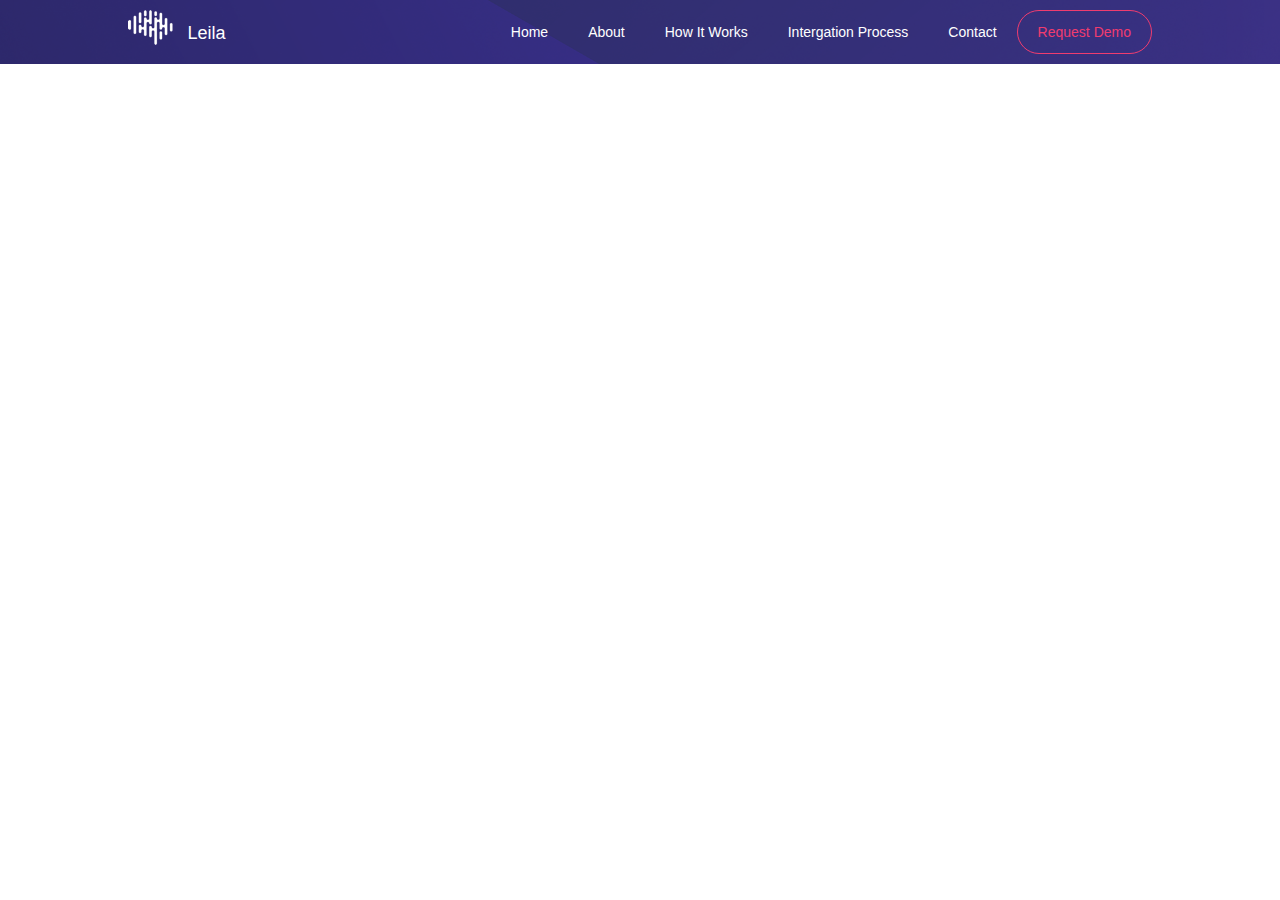
==== MA_0005/index.html @ cb18e5a5 "commit" ====
<!DOCTYPE html>
<html lang="en">
<head>
	<meta charset="UTF-8">
	<meta name="viewport" content="width=device-width, initial-scale=1.0">
	<link rel="stylesheet" href="./css/style.css">
	<link rel="stylesheet" href="./css/adaptive.css">
	<title>Document</title>
</head>
<body>
	<header class="header">
		<div class="header-container">
			<div class="header-logo">
				<img src="./img/favicon.png" alt="leila">
				<p>leila</p>
			</div>
			<div class="header-menu">
				<ul>
					<li><p>home</p></li>
					<li><p>about</p></li>
					<li><p>how it works</p></li>
					<li><p>intergation process</p></li>
					<li><p>contact</p></li>
					<li class="header-menu-button"><p>request demo</p></li>
				</ul>
			</div>
		</div>
	</header>
</body>
</html>
---- MA_0005/css/style.css ----
*{
	margin: 0;
	padding: 0;
	box-sizing: border-box;
	font-family: Arial, Helvetica, sans-serif
}

.header{
	background-image: url(../img/bg.png);
	background-position: center center;
	background-size: cover;
}

.header-container{
	width: 80%;
	margin: auto;
    clear: both;
	display: table;
	padding: 10px 0;
	/* box-sizing: border-box; */
}

.header-logo{
	float: left;
    clear: both;
}

.header img{
	display: inline-block;
	filter: invert(100%);
}
.header p{
	padding: 10% 10px;
	vertical-align: super;
	display: inline-block;
	font-size: 18px;
	text-transform: capitalize;
	color: white;
}

.header-menu{
	float: right;
	/* padding: 10px 0; */
	text-align: center;
	display: table;
}
.header-menu p{
	font-size: 14px;
}

.header-menu ul{
    list-style: none;
}
.header-menu li{
	padding:  0 10px;
	display: table-cell;
	color: white;
	text-transform: capitalize;
}
.header-menu-button{
	border: 1px solid #F03C6F;
	border-radius: 22px;
}
.header-menu-button p{
	padding: 0px 10px;
	color:#F03C6F;
}
/*
    clear: both;
    display: table;
*/
---- MA_0005/css/adaptive.css ----
@media (max-width: 600px){
    .header-container{
        width: 100%;
    }
}

@media (max-width: 414px){
    .header-logo{
        float: none;
        display: block;
    }
    .header-menu{
        float: none;
        display: table;
    }
    .header-menu li{
        display: block;
    }
}
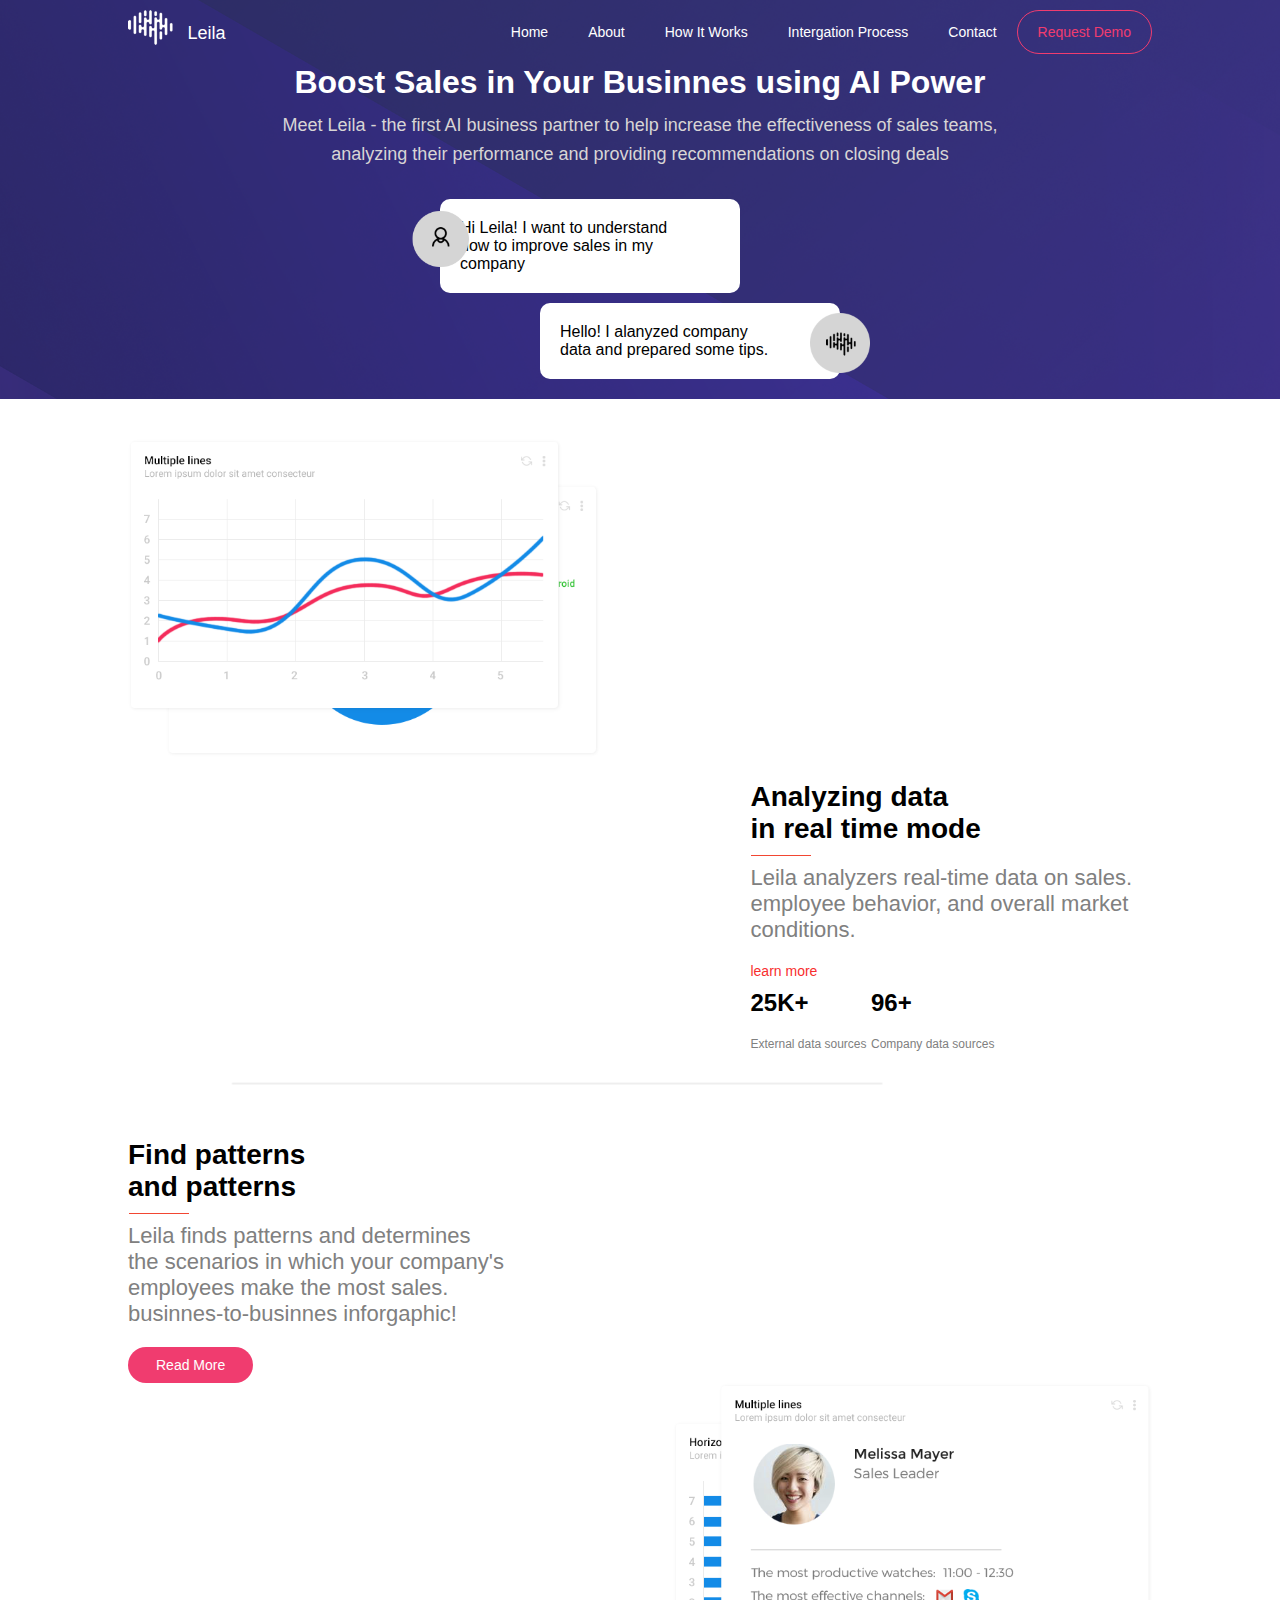
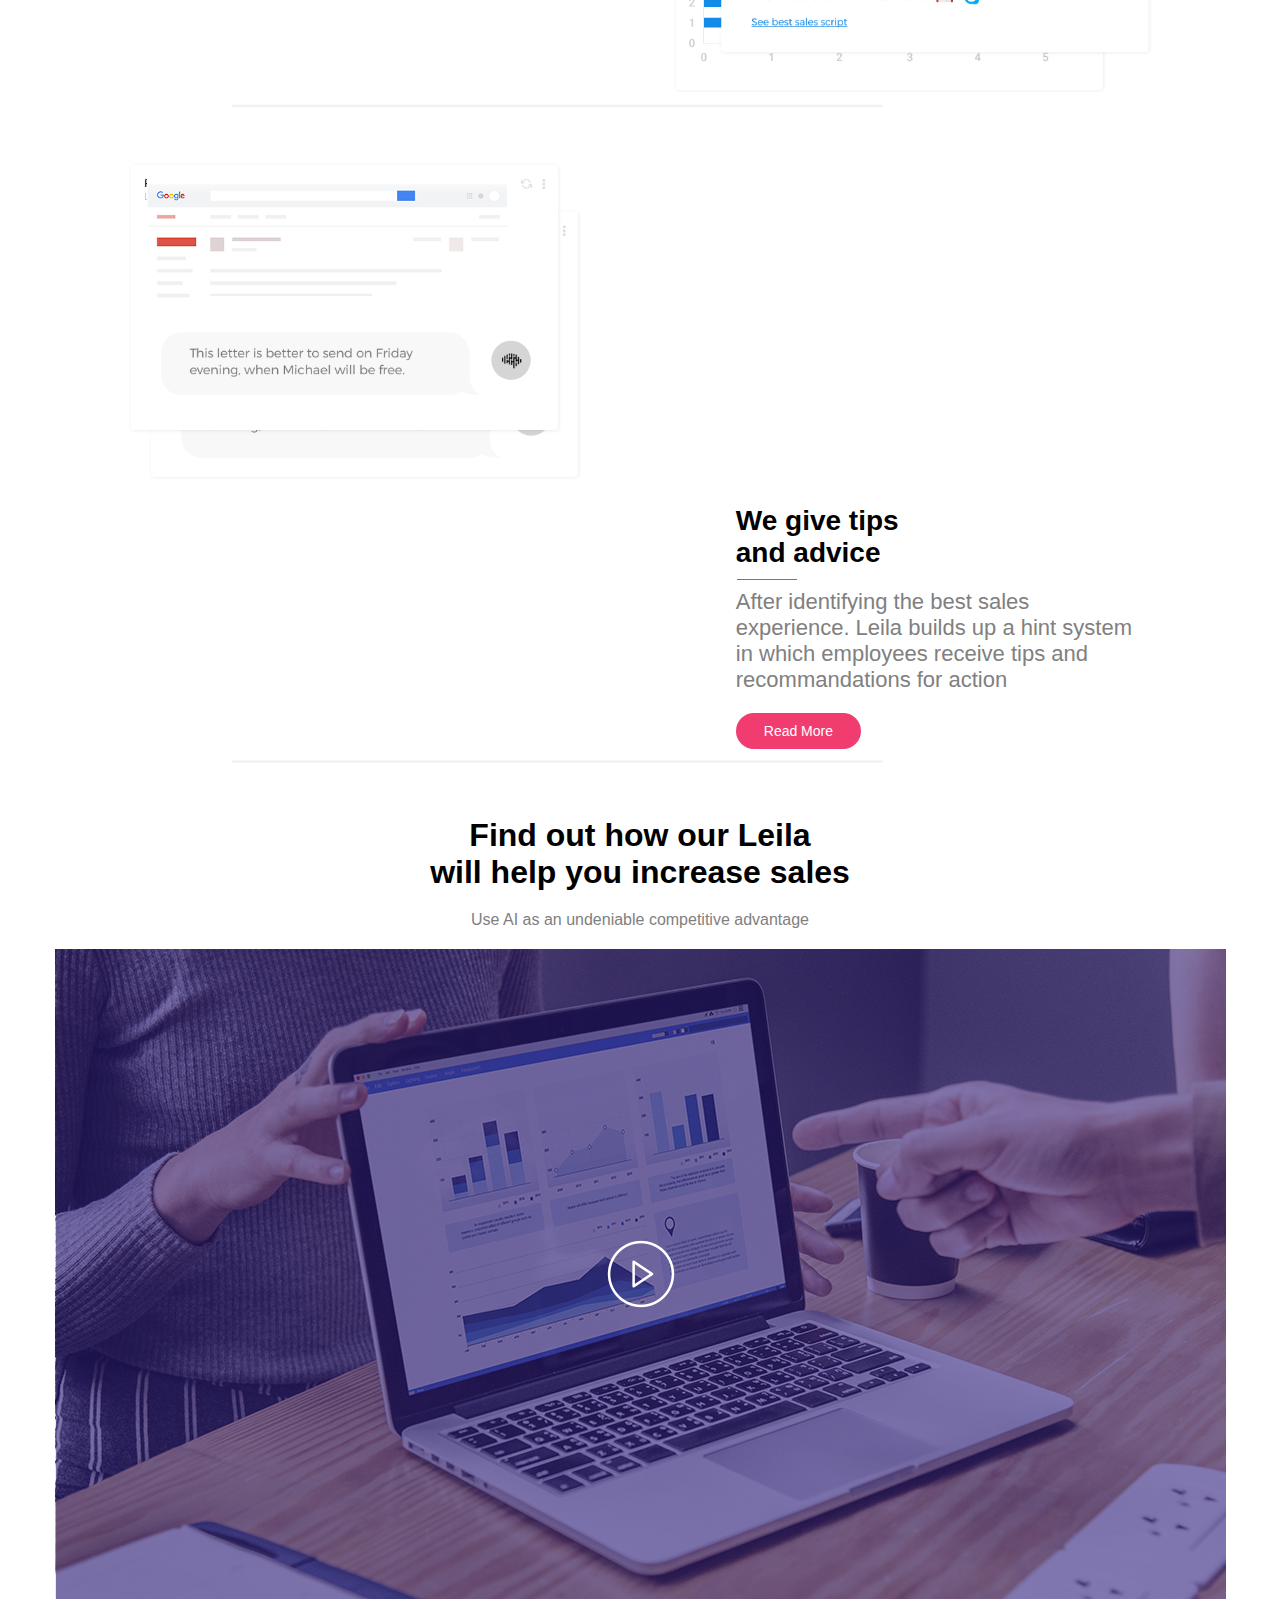
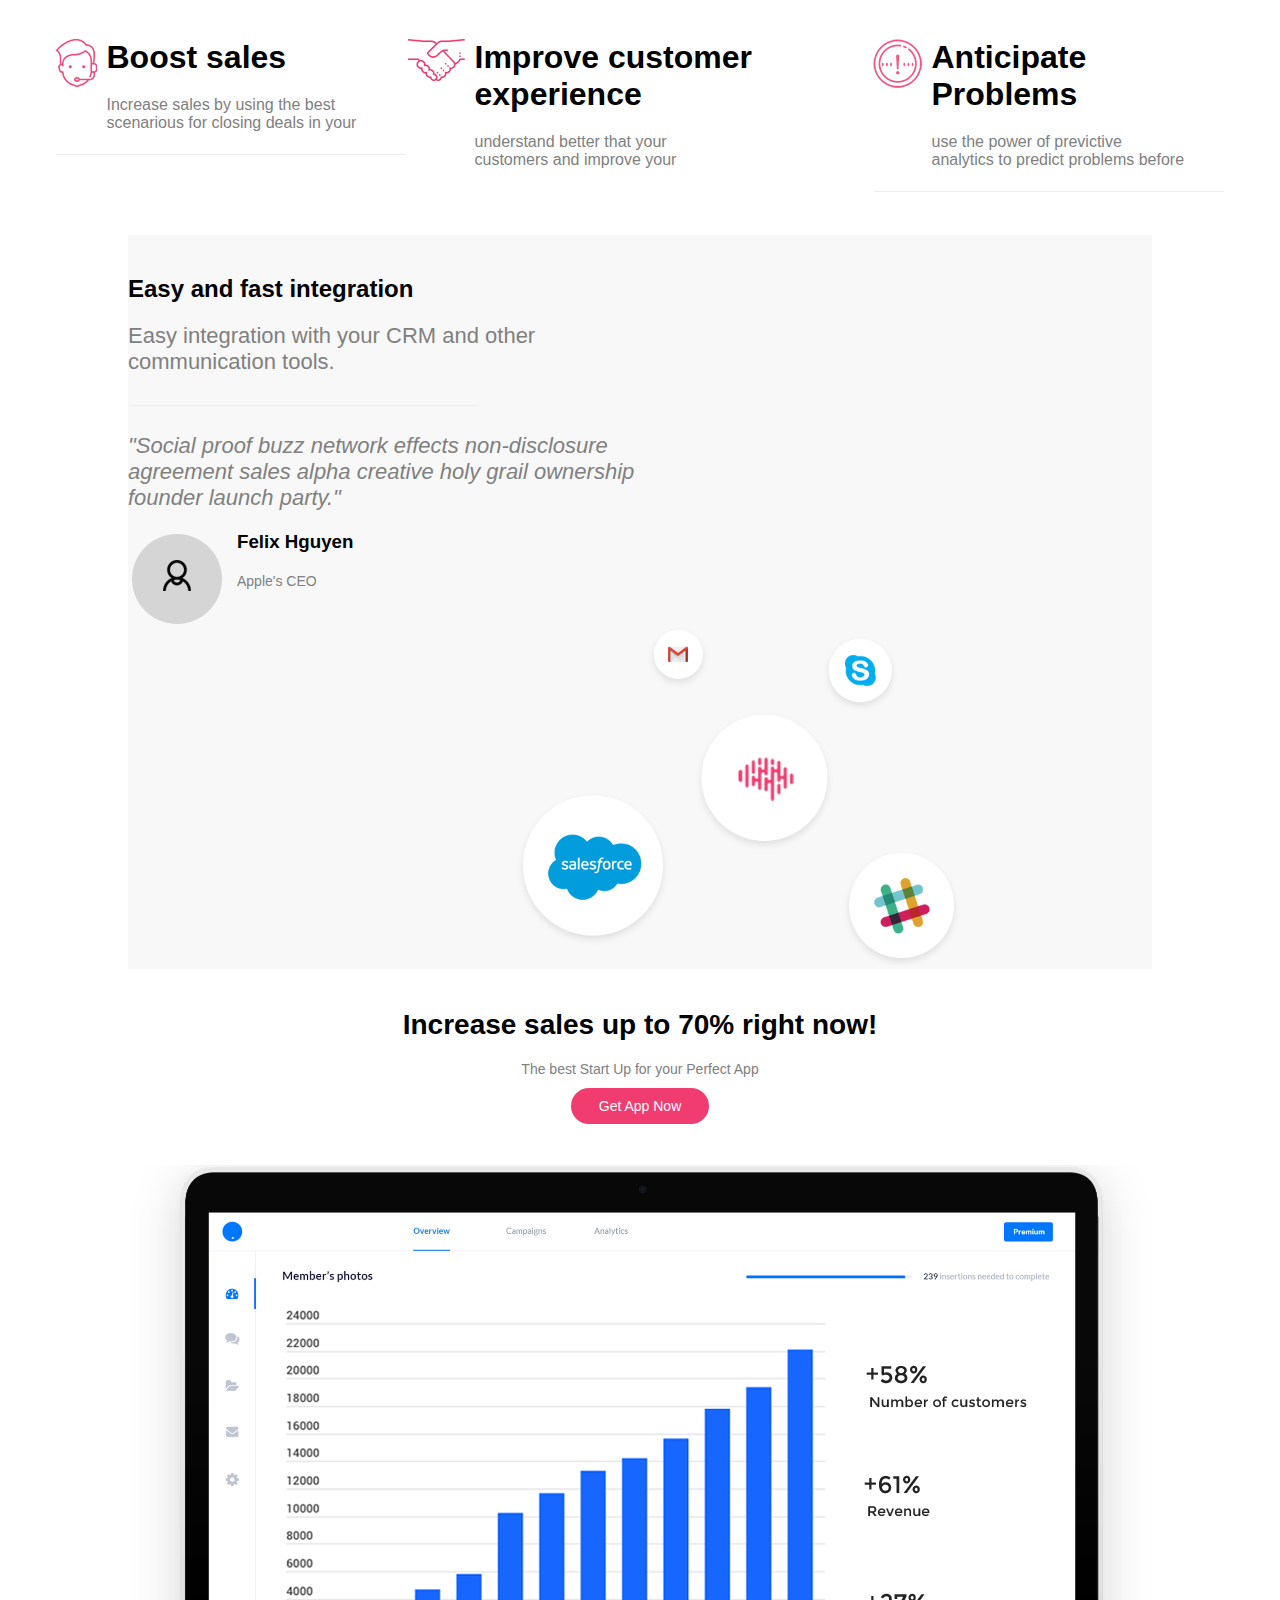
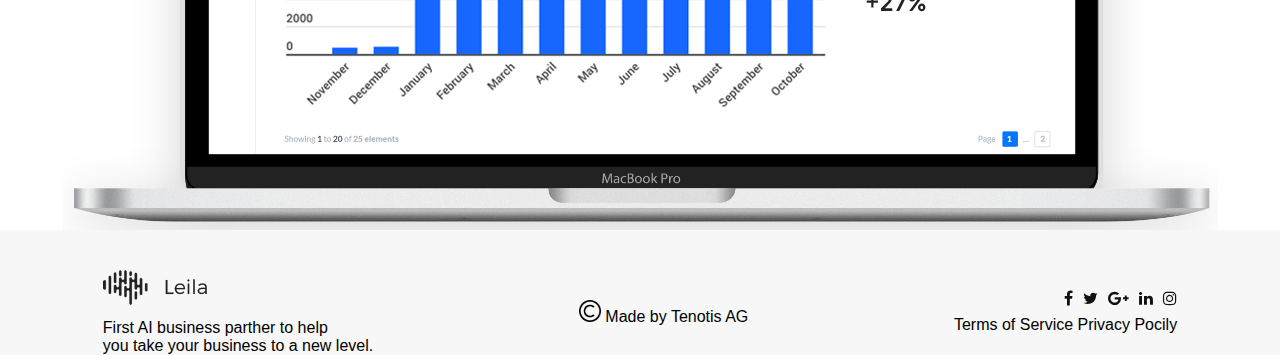
==== commit 504e8ca8: "commit" ====
--- a/MA_0005/index.html
+++ b/MA_0005/index.html
@@ -5,6 +5,8 @@
 	<meta name="viewport" content="width=device-width, initial-scale=1.0">
 	<link rel="stylesheet" href="./css/style.css">
 	<link rel="stylesheet" href="./css/adaptive.css">
+	<link rel="stylesheet" href="https://cdnjs.cloudflare.com/ajax/libs/font-awesome/4.7.0/css/font-awesome.min.css" />	
+	<!-- <link rel="stylesheet" href="https://cdnjs.cloudflare.com/ajax/libs/font-awesome/5.8.1/css/all.min.css"> -->
 	<title>Document</title>
 </head>
 <body>
@@ -25,6 +27,165 @@
 				</ul>
 			</div>
 		</div>
+		<div class="header-form">
+			<h2>Boost Sales in Your Businnes using AI Power</h2>
+			<p>Meet Leila - the first AI business partner to help increase the effectiveness of sales teams, <br>analyzing their performance and providing recommendations on closing deals</p>
+		</div>
+		<div class="header-conversation">
+			<div class="header-conversation-item header-conversation-visitor">
+				<img src="./img/icon.png" alt="visitor says">
+				<p>Hi Leila! I want to understand <br>how to improve sales in my company</p>
+			</div>
+			<div class="header-conversation-item header-conversation-leila">
+				<img src="./img/4.png" alt="leila says">
+				<p>Hello! I alanyzed company<br>data and prepared some tips.</p>
+			</div>
+		</div>
 	</header>
+
+	<div class="first-page page">
+		<div class="first-page-graphics page-graphics">
+			<img src="./img/graphik1.png" alt="graph">
+		</div>
+		<div class="first-page-data page-data">
+			<div class="content">
+				<h2>Analyzing data<br> in real time mode</h2>
+			</div>
+			<p>Leila analyzers real-time data on sales. <br>employee behavior, and overall market<br> conditions.</p>
+			<a href="#">learn more</a>
+			<div class="first-page-data-info">
+				<h2>25K+</h2>
+				<p>External data sources</p>
+			</div>
+			<div class="first-page-data-info">
+				<h2>96+</h2>
+				<p>Company data sources</p>
+			</div>
+		</div>
+		<div class="page-bottom">
+			<img src="./img/linebutt.png" alt="bottom">
+		</div>
+	</div>
+
+	<div class="second-page page">
+		<div class="second-page-data page-data">
+			<div class="content">
+				<h2>Find patterns<br>and patterns</h2>
+			</div>
+			<p>Leila finds patterns and determines<br>the scenarios in which your company's<br>employees make the most sales.<br>businnes-to-businnes inforgaphic!</p>
+			<a href="#">read more</a>
+		</div>
+		<div class="second-page-graphics page-graphics">
+			<img src="./img/1.png" alt="graph">
+		</div>
+		<div class="page-bottom">
+			<img src="./img/linebutt.png" alt="bottom">
+		</div>
+	</div>
+
+	<div class="third-page page">
+		<div class="third-page-graphics page-graphics">
+			<img src="./img/2.png" alt="graph">
+		</div>
+		<div class="third-page-data page-data">
+			<div class="content">
+				<h2>We give tips<br>and advice</h2>
+			</div>
+			<p>After identifying the best sales<br>experience. Leila builds up a hint system<br>in which employees receive tips and<br>recommandations for action</p>
+			<a href="#">read more</a>
+		</div>
+		<div class="page-bottom">
+			<img src="./img/linebutt.png" alt="bottom">
+		</div>
+	</div>
+
+	<div class="fourth-page page">
+		<h2>Find out how our Leila<br>will help you increase sales</h2>
+		<p>Use AI as an undeniable competitive advantage</p>
+		<img src="./img/3.png" alt="video">
+		<div class="fourth-page-tips">
+			<div class="fourth-page-tip">
+				<img src=".//img/7.png" alt="tip">
+				<div class="page-text">
+					<h2>Boost sales</h2>
+					<p>Increase sales by using the best <br>scenarious for closing deals in your</p>
+				</div>
+				<div class="page-bottom-tip">
+					<img src="./img/linebutt.png" alt="bottom">
+				</div>
+			</div>
+			<div class="fourth-page-tip">
+				<img src=".//img/6.png" alt="tip">
+				<div class="page-text">
+					<h2>Improve customer experience</h2>
+					<p>understand better that your <br>customers and improve your</p>
+				</div>
+			</div>
+			<div class="fourth-page-tip">
+				<img src=".//img/5.png" alt="tip">
+				<div class="page-text">
+					<h2>Anticipate Problems</h2>
+					<p>use the power of previctive <br> analytics to predict problems before</p>
+				</div>
+				<div class="page-bottom-tip">
+					<img src="./img/linebutt.png" alt="bottom">
+				</div>
+			</div>
+		</div>
+	</div>
+
+	<div class="fifth-page page">
+		<div class="fifth-page-data page-data">
+    		<h2>Easy and fast integration</h2>
+			<p>Easy integration with your CRM and other <br>communication tools.</p>
+			<div class="page-bottom-tip">
+				<img src="./img/linebutt.png" alt="bottom">
+			</div>
+			<p class="page-quote">"Social proof buzz network effects non-disclosure <br>agreement sales alpha creative holy grail ownership <br>founder launch party."</p>
+			<div class="page-author-info">
+				<img src="./img/icon.png" alt="photo">
+				<div class="page-text">
+					<h3>Felix Hguyen</h3>
+					<p>Apple's CEO</p>
+				</div>
+			</div>
+		</div>
+		<div class="fifth-page-graphics page-graphics">
+			<img src="./img/111.png" alt="graph">
+		</div>
+	</div>
+	<div class="sixth-page page">
+		<div class="sixth-page-data page-data">
+    		<h2>Increase sales up to 70% right now!</h2>
+			<p>The best Start Up for your Perfect App</p>
+			<a href="#">get app now</a>
+			<img src="./img/222.png" alt="photo">
+		</div>
+	</div>
+
+	<div class="footer">
+		<div class="footer-logo">
+			<img src="./img/logo-footer.png" alt="logo">
+			<p>First AI business parther to help <br>you take your business to a new level.</p>
+		</div>
+		<div class="footer-copyright">
+			<img src="./img/copyright.png" alt="copyright">
+			<p>Made by Tenotis AG</p>
+		</div>
+		<div class="footer-terms">
+			<div class="footer-social-media-icons">
+				<a href="#" class="fa fa-facebook"></a>
+				<a href="#" class="fa fa-twitter"></a>
+				<a href="#" class="fa fa-google-plus"></a>
+				<a href="#" class="fa fa-linkedin"></a>
+				<a href="#" class="fa fa-instagram"></a>
+			</div>
+			<div class="footer-text">
+				<p>Terms of Service</p>
+				<p>Privacy Pocily</p>
+			</div>
+		</div>
+	</div>
+
 </body>
 </html>--- a/MA_0005/css/style.css
+++ b/MA_0005/css/style.css
@@ -17,7 +17,11 @@
     clear: both;
 	display: table;
 	padding: 10px 0;
-	/* box-sizing: border-box; */
+}
+
+.header-container img{
+	display: inline-block;
+	filter: invert(100%);
 }
 
 .header-logo{
@@ -25,11 +29,11 @@
     clear: both;
 }
 
-.header img{
+.header-container img{
 	display: inline-block;
 	filter: invert(100%);
 }
-.header p{
+.header-container p{
 	padding: 10% 10px;
 	vertical-align: super;
 	display: inline-block;
@@ -65,7 +69,304 @@
 	padding: 0px 10px;
 	color:#F03C6F;
 }
-/*
-    clear: both;
-    display: table;
-*/+
+.header-form{
+	width: 70%;
+	margin: auto;
+}
+
+.header-form h2{
+	color: white;
+	text-align: center;
+	font-weight: bold;
+	font-size:  32px;
+}
+.header-form p{
+	color: rgb(216, 213, 213);
+	text-align: center;
+	font-size: 18px;
+	padding: 10px 0;
+	line-height: 1.6;
+}
+
+.header-conversation{
+	width: 25%;
+	margin: auto;
+	padding: 10px 0;
+}
+
+.header-conversation-item{
+	background: white;
+	border-radius: 10px;
+	margin: 10px;
+	padding: 20px;
+	position: relative;
+}
+.header-conversation-item img{
+	position: absolute;
+	top: 10px;
+	height: 60px;
+}
+.header-conversation-visitor img{
+	left: -30px;
+}
+.header-conversation-leila img{
+	right: -30px;
+}
+
+.header-conversation-item p{
+	display: inline-block;
+}
+
+.header-conversation-visitor{
+	left:-50px;
+}
+.header-conversation-leila{
+	right:-50px;
+}
+
+.page{
+	padding-top: 40px;
+	width:80%;
+	margin: auto;
+	clear: both;
+	display: table;
+}
+
+.first-page-graphics{
+	float: left;
+}
+
+.page-graphics img{
+	height: 70%;
+	width: 70%;
+}
+
+.first-page-data{
+	float: right;
+	padding-top: 20px;
+	padding-right: 20px;
+}
+.content h2{
+	position: relative;
+	font-weight: bold;
+	font-size: 28px;
+}
+.content h2::before{
+	content: '';
+	background: url(../img/line.png);
+	width: 71px;
+	height:9px;
+	position: absolute;
+	top: 70px;
+	left: -4px;
+}
+
+.page-data p{
+	padding: 20px 0;
+	font-size: 22px;
+	color: gray;
+}
+
+.first-page-data a{
+	padding-bottom: 10px;
+	display: block;
+	color: rgb(248, 46, 46);
+	font-size: 14px;
+	text-decoration: none;
+}
+.first-page-data-info{
+	display: inline-block;
+}
+.first-page-data-info p{
+	font-size: 12px;
+}
+.page-bottom{
+	width: 80%;
+	margin: auto;
+	clear: both;
+	padding: 40px 0;
+}
+
+.page-bottom img{
+	width: 80%;
+	margin-left: auto;
+	margin-right: auto;
+}
+
+.second-page-data{
+	float: left;
+}
+.second-page-graphics{
+	float: right;
+}
+.second-page-graphics img{
+	float: right;
+}
+
+.second-page-data a{
+	display: inline-block;
+	padding: 10px 28px;
+	background-color: rgb(240, 60, 111);
+	border-radius: 100px;
+	color: white;
+	font-size: 14px;
+	text-transform: capitalize;
+	text-decoration: none;
+}
+
+.third-page-graphics{
+	float: left;
+}
+
+.third-page-data{
+	float: right;
+	padding-top: 20px;
+	padding-right: 20px;
+}
+.third-page-data a{
+	display: inline-block;
+	padding: 10px 28px;
+	background-color: rgb(240, 60, 111);
+	border-radius: 100px;
+	color: white;
+	font-size: 14px;
+	text-transform: capitalize;
+	text-decoration: none;
+}
+
+.fourth-page h2{
+	text-align: center;
+	font-weight: bold;
+	font-size:  32px;
+}
+.fourth-page p{
+	padding: 20px 0;
+	text-align: center;
+	color: gray;
+}
+.fourth-page img{
+	margin-left: auto;
+	margin-right: auto;
+	display: block;
+}
+.fourth-page-tips{
+	padding: 40px 0;
+	display: flex; 
+	justify-content: space-around;
+}
+
+.fourth-page-tip{
+	clear: both;
+	display:block;
+}
+.fourth-page-tip img{
+	float: left;
+}
+.page-text{
+	padding-left: 10px;
+	display: table-cell;
+}
+.fourth-page-tip h2{
+	left: 40px;
+	text-align: left;
+}
+.fourth-page-tip p{
+	text-align: left;
+}
+.page-bottom{
+	width: 80%;
+	margin: auto;
+	clear: both;
+	padding: 5px 0;
+}
+.fifth-page{
+	background-color: rgb(248, 248, 248);
+}
+.fifth-page-data{
+	float: left;
+}
+.fifth-page-graphics{
+	float: right;
+}
+.page-quote{
+	font-size: 14px;
+	font-style: italic;
+}
+.page-author-info p{
+	font-size: 14px;
+}
+.page-author-info img{
+	float: left;
+}
+
+.sixth-page-data{
+	display: block;
+	text-align: center;
+}
+
+.sixth-page-data h2{
+	font-size: 28px;
+}
+.sixth-page-data p{
+	font-size: 14px;
+}
+
+.sixth-page-data a{
+	padding: 10px 28px;
+	background-color: rgb(240, 60, 111);
+	border-radius: 100px;
+	color: white;
+	font-size: 14px;
+	text-transform: capitalize;
+	text-decoration: none;
+}
+
+.sixth-page img{
+	display: block;
+	padding-top: 50px;
+	margin-left: auto;
+	margin-right: auto;
+}
+
+.footer{
+	padding-top: 40px;
+	display: flex;
+	justify-content: space-around;
+	background-color: rgb(247, 247, 247);
+}
+.footer p{
+	padding-top: 10px;
+}
+.footer-copyright{
+	padding-top: 30px;
+}
+.footer-copyright img{
+	display: inline-block;
+	height: 22px;
+}
+
+.footer-terms{
+	padding-top: 20px;
+}
+.footer-social-media-icons{
+	display: flex;
+	justify-content: end;
+}
+.fa {
+	filter: grayscale(100%);
+	text-decoration: none;
+	padding-left: 10px;
+}
+.footer-copyright p{
+	padding: 0;
+	display: inline-block;
+}
+
+.footer-text{
+	display: block;
+
+}
+.footer-text p{
+	display: inline-block;
+}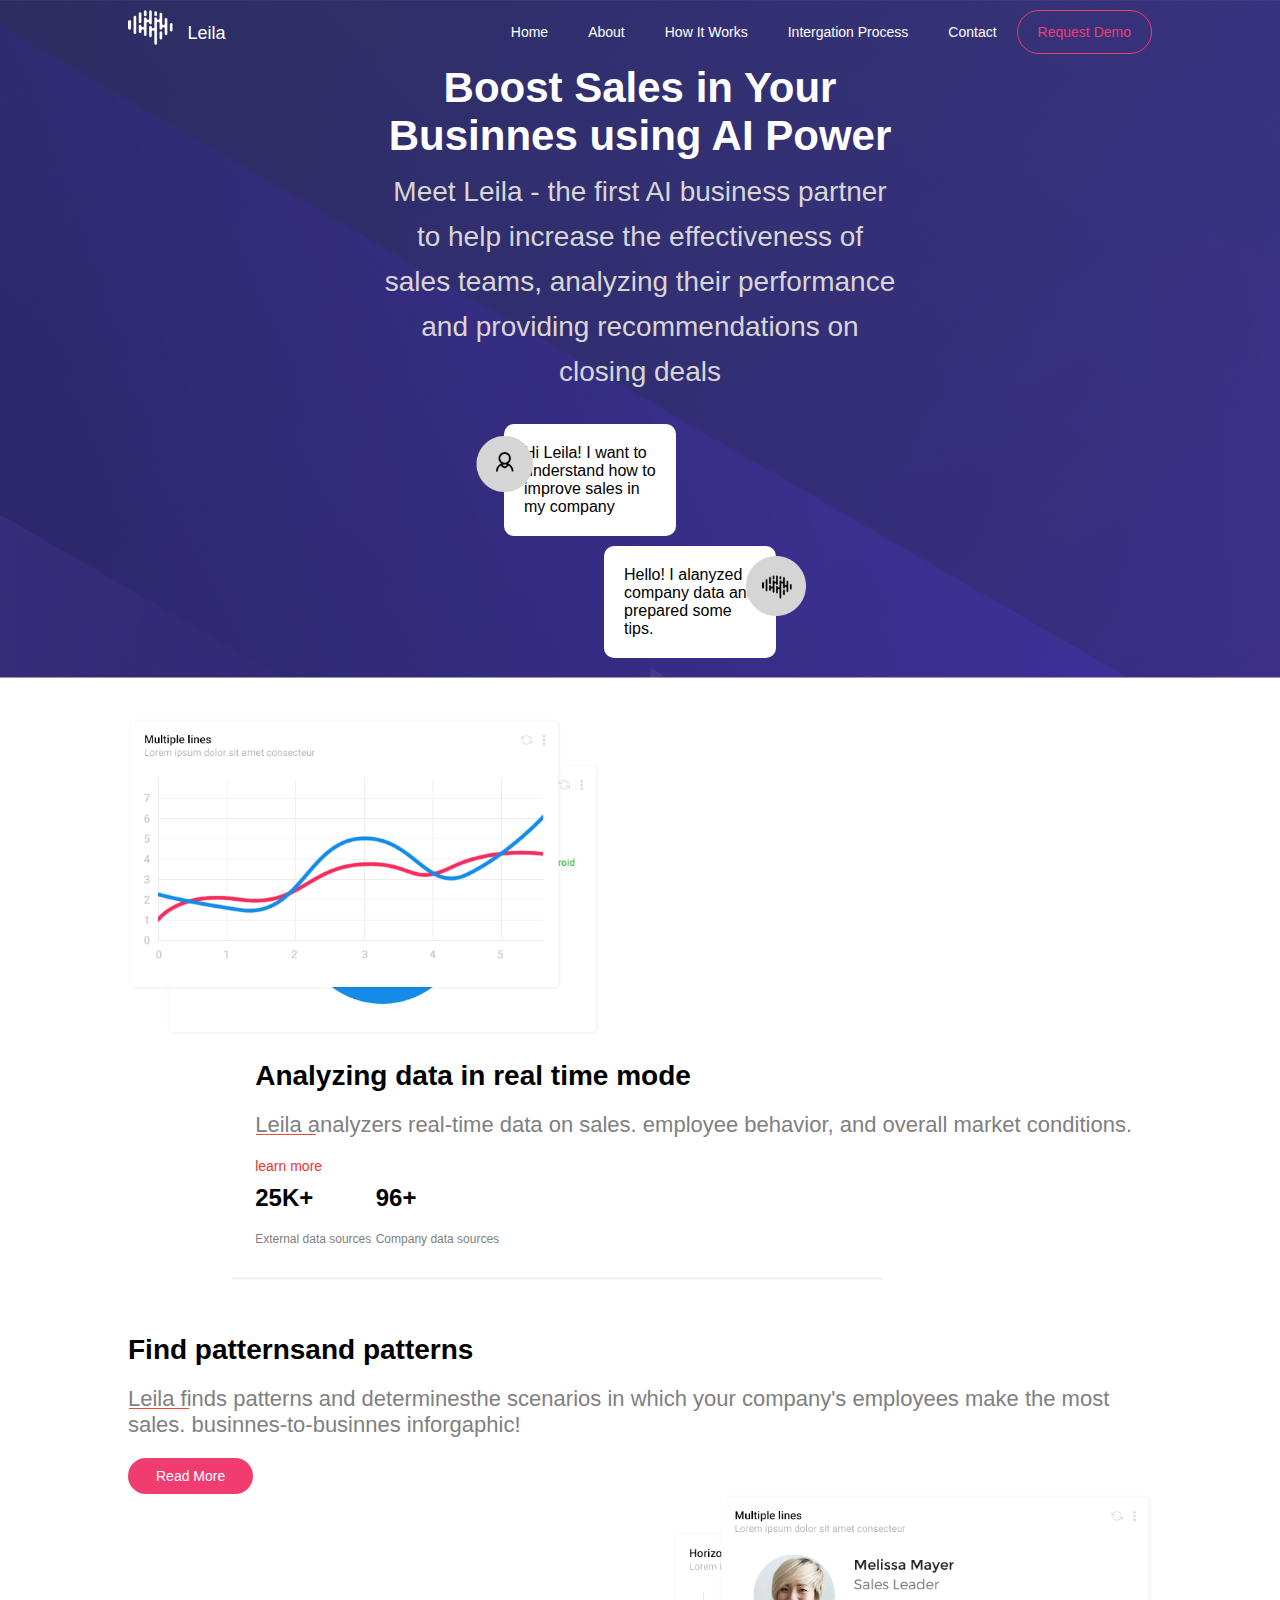
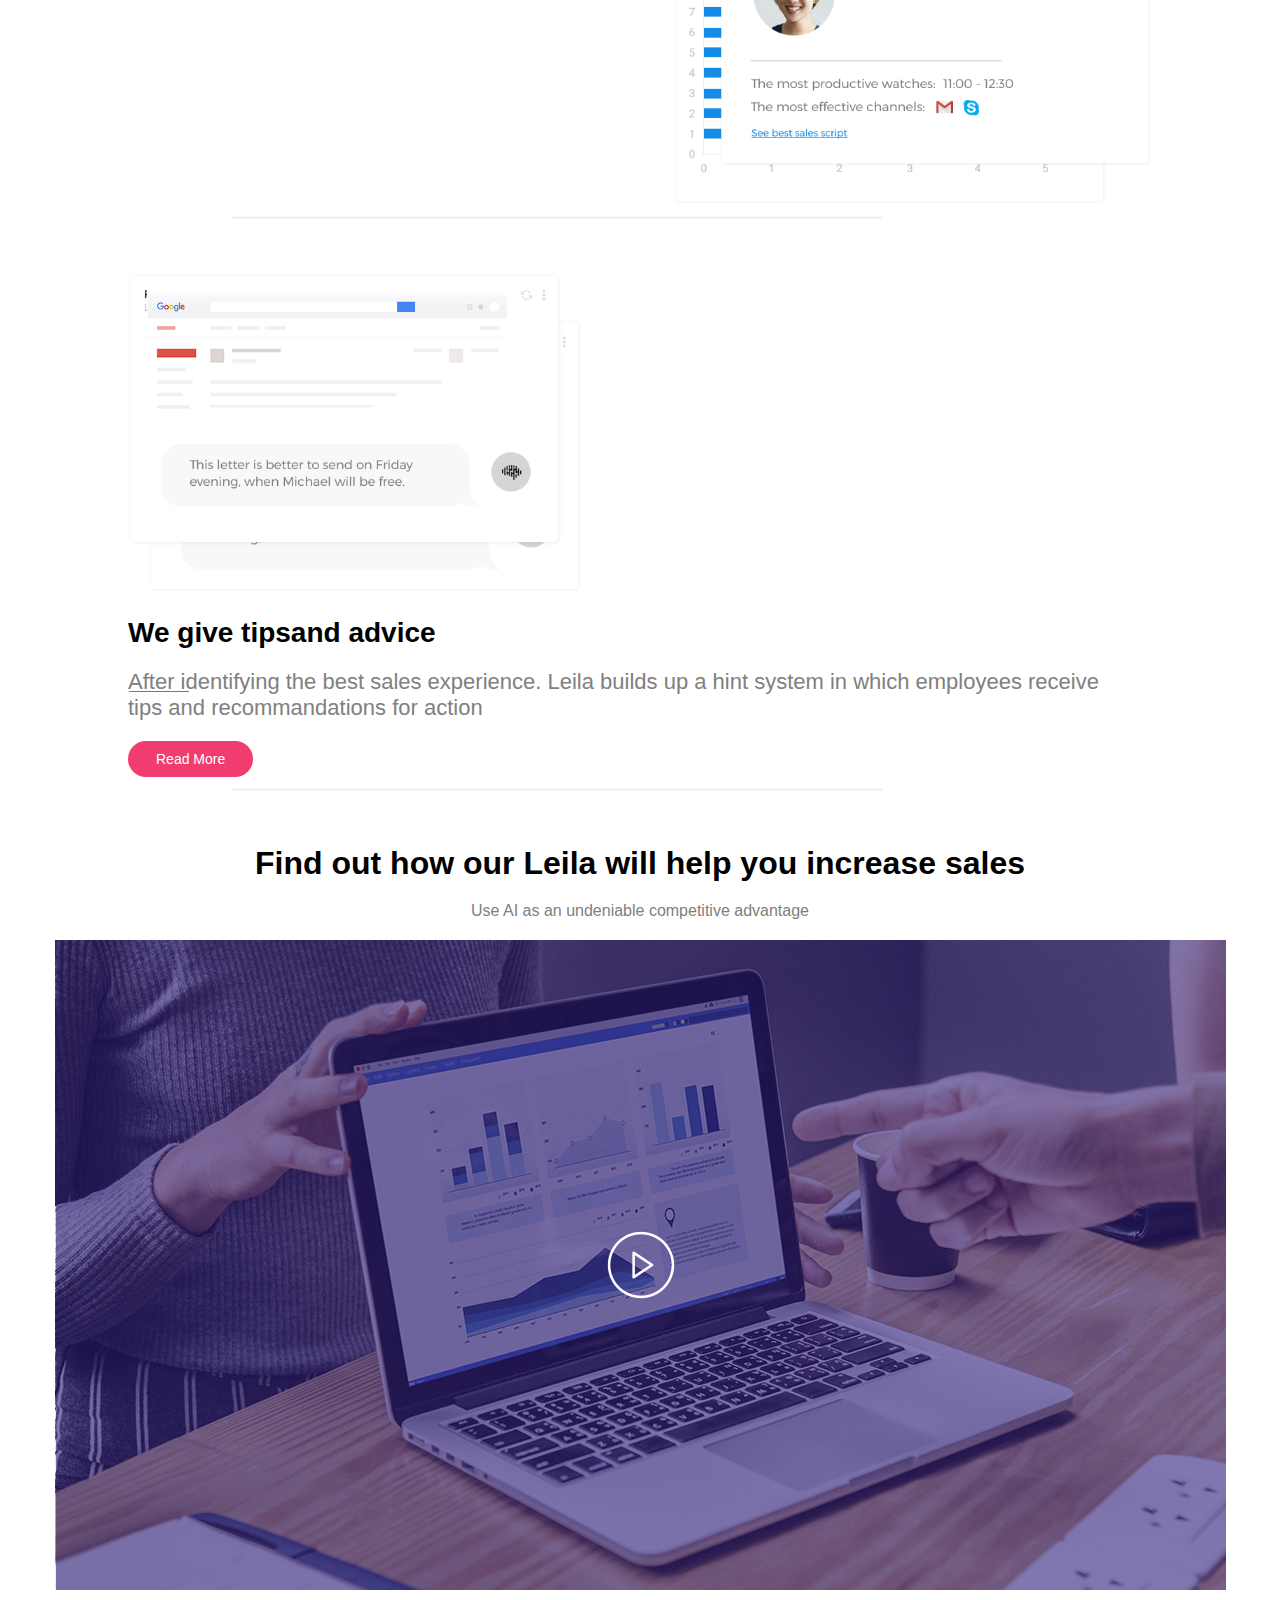
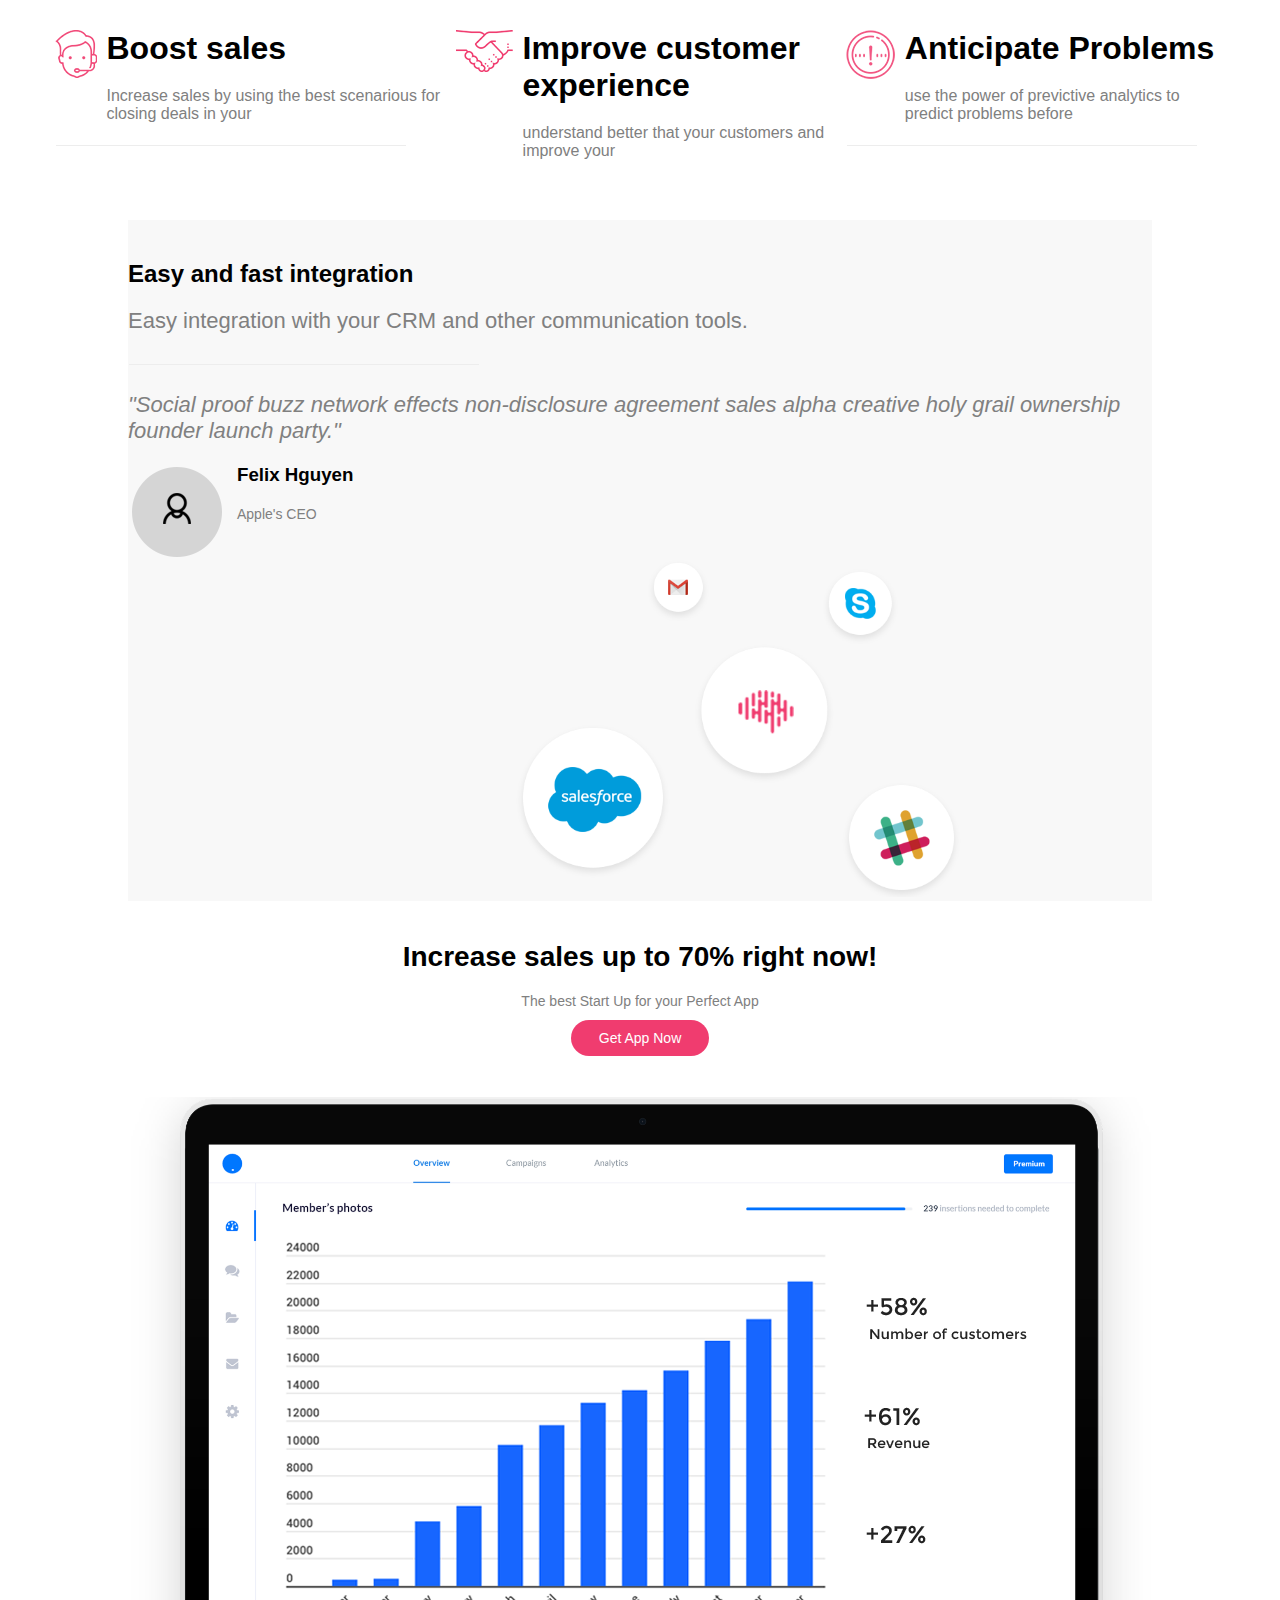
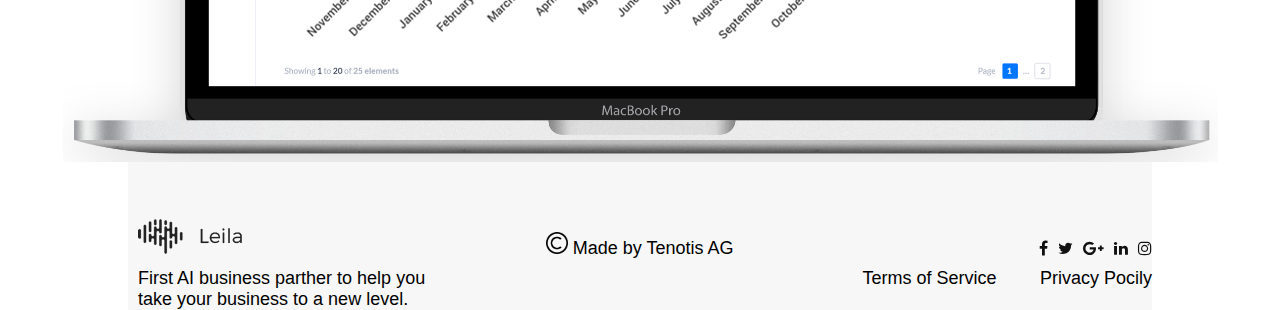
==== commit 0a1f2457: "commit" ====
--- a/MA_0005/index.html
+++ b/MA_0005/index.html
@@ -29,16 +29,16 @@
 		</div>
 		<div class="header-form">
 			<h2>Boost Sales in Your Businnes using AI Power</h2>
-			<p>Meet Leila - the first AI business partner to help increase the effectiveness of sales teams, <br>analyzing their performance and providing recommendations on closing deals</p>
+			<p>Meet Leila - the first AI business partner to help increase the effectiveness of sales teams, analyzing their performance and providing recommendations on closing deals</p>
 		</div>
 		<div class="header-conversation">
 			<div class="header-conversation-item header-conversation-visitor">
 				<img src="./img/icon.png" alt="visitor says">
-				<p>Hi Leila! I want to understand <br>how to improve sales in my company</p>
+				<p>Hi Leila! I want to understand how to improve sales in my company</p>
 			</div>
 			<div class="header-conversation-item header-conversation-leila">
 				<img src="./img/4.png" alt="leila says">
-				<p>Hello! I alanyzed company<br>data and prepared some tips.</p>
+				<p>Hello! I alanyzed company data and prepared some tips.</p>
 			</div>
 		</div>
 	</header>
@@ -49,9 +49,9 @@
 		</div>
 		<div class="first-page-data page-data">
 			<div class="content">
-				<h2>Analyzing data<br> in real time mode</h2>
+				<h2>Analyzing data in real time mode</h2>
 			</div>
-			<p>Leila analyzers real-time data on sales. <br>employee behavior, and overall market<br> conditions.</p>
+			<p>Leila analyzers real-time data on sales. employee behavior, and overall market conditions.</p>
 			<a href="#">learn more</a>
 			<div class="first-page-data-info">
 				<h2>25K+</h2>
@@ -70,9 +70,9 @@
 	<div class="second-page page">
 		<div class="second-page-data page-data">
 			<div class="content">
-				<h2>Find patterns<br>and patterns</h2>
+				<h2>Find patternsand patterns</h2>
 			</div>
-			<p>Leila finds patterns and determines<br>the scenarios in which your company's<br>employees make the most sales.<br>businnes-to-businnes inforgaphic!</p>
+			<p>Leila finds patterns and determinesthe scenarios in which your company's employees make the most sales. businnes-to-businnes inforgaphic!</p>
 			<a href="#">read more</a>
 		</div>
 		<div class="second-page-graphics page-graphics">
@@ -89,9 +89,9 @@
 		</div>
 		<div class="third-page-data page-data">
 			<div class="content">
-				<h2>We give tips<br>and advice</h2>
+				<h2>We give tipsand advice</h2>
 			</div>
-			<p>After identifying the best sales<br>experience. Leila builds up a hint system<br>in which employees receive tips and<br>recommandations for action</p>
+			<p>After identifying the best sales experience. Leila builds up a hint system in which employees receive tips and recommandations for action</p>
 			<a href="#">read more</a>
 		</div>
 		<div class="page-bottom">
@@ -100,7 +100,7 @@
 	</div>
 
 	<div class="fourth-page page">
-		<h2>Find out how our Leila<br>will help you increase sales</h2>
+		<h2>Find out how our Leila will help you increase sales</h2>
 		<p>Use AI as an undeniable competitive advantage</p>
 		<img src="./img/3.png" alt="video">
 		<div class="fourth-page-tips">
@@ -108,7 +108,7 @@
 				<img src=".//img/7.png" alt="tip">
 				<div class="page-text">
 					<h2>Boost sales</h2>
-					<p>Increase sales by using the best <br>scenarious for closing deals in your</p>
+					<p>Increase sales by using the best scenarious for closing deals in your</p>
 				</div>
 				<div class="page-bottom-tip">
 					<img src="./img/linebutt.png" alt="bottom">
@@ -118,14 +118,14 @@
 				<img src=".//img/6.png" alt="tip">
 				<div class="page-text">
 					<h2>Improve customer experience</h2>
-					<p>understand better that your <br>customers and improve your</p>
+					<p>understand better that your customers and improve your</p>
 				</div>
 			</div>
 			<div class="fourth-page-tip">
 				<img src=".//img/5.png" alt="tip">
 				<div class="page-text">
 					<h2>Anticipate Problems</h2>
-					<p>use the power of previctive <br> analytics to predict problems before</p>
+					<p>use the power of previctive analytics to predict problems before</p>
 				</div>
 				<div class="page-bottom-tip">
 					<img src="./img/linebutt.png" alt="bottom">
@@ -137,11 +137,11 @@
 	<div class="fifth-page page">
 		<div class="fifth-page-data page-data">
     		<h2>Easy and fast integration</h2>
-			<p>Easy integration with your CRM and other <br>communication tools.</p>
+			<p>Easy integration with your CRM and other communication tools.</p>
 			<div class="page-bottom-tip">
 				<img src="./img/linebutt.png" alt="bottom">
 			</div>
-			<p class="page-quote">"Social proof buzz network effects non-disclosure <br>agreement sales alpha creative holy grail ownership <br>founder launch party."</p>
+			<p class="page-quote">"Social proof buzz network effects non-disclosure agreement sales alpha creative holy grail ownership founder launch party."</p>
 			<div class="page-author-info">
 				<img src="./img/icon.png" alt="photo">
 				<div class="page-text">
@@ -166,7 +166,7 @@
 	<div class="footer">
 		<div class="footer-logo">
 			<img src="./img/logo-footer.png" alt="logo">
-			<p>First AI business parther to help <br>you take your business to a new level.</p>
+			<p>First AI business parther to help you take your business to a new level.</p>
 		</div>
 		<div class="footer-copyright">
 			<img src="./img/copyright.png" alt="copyright">
--- a/MA_0005/css/style.css
+++ b/MA_0005/css/style.css
@@ -71,7 +71,7 @@
 }
 
 .header-form{
-	width: 70%;
+	width: 40%;
 	margin: auto;
 }
 
@@ -79,23 +79,24 @@
 	color: white;
 	text-align: center;
 	font-weight: bold;
-	font-size:  32px;
+	font-size:  42px;
 }
 .header-form p{
 	color: rgb(216, 213, 213);
 	text-align: center;
-	font-size: 18px;
+	font-size: 28px;
 	padding: 10px 0;
 	line-height: 1.6;
 }
 
 .header-conversation{
-	width: 25%;
+	width: 15%;
 	margin: auto;
 	padding: 10px 0;
 }
 
 .header-conversation-item{
+	/* width: 60%; */
 	background: white;
 	border-radius: 10px;
 	margin: 10px;
@@ -330,16 +331,32 @@
 }
 
 .footer{
+	display:  table;
 	padding-top: 40px;
-	display: flex;
-	justify-content: space-around;
+	margin: auto;
+	/* display: flex;*/
+	/* justify-content: space-around; */
 	background-color: rgb(247, 247, 247);
+	width: 80%;
+	/* text-align: justify; */
 }
 .footer p{
 	padding-top: 10px;
+	font-size: 18px;
+}
+
+.footer-logo{
+	width: 33%;
+	padding: 0 10px;
+	display:  table-cell;
 }
 .footer-copyright{
+	width: 33%;
+	margin: auto;
 	padding-top: 30px;
+	/* padding-left: 30px; */
+	display:  table-cell;
+	text-align: center;
 }
 .footer-copyright img{
 	display: inline-block;
@@ -347,11 +364,19 @@
 }
 
 .footer-terms{
+	width: 33%;
 	padding-top: 20px;
+	display:  table-cell;
 }
 .footer-social-media-icons{
-	display: flex;
-	justify-content: end;
+	display: table;
+	width: 100%;
+	text-align: right;
+	/* display: flex;
+	justify-content: end; */
+}
+.footer-social-media-icons a{
+	padding-left: 10px;
 }
 .fa {
 	filter: grayscale(100%);
@@ -364,9 +389,33 @@
 }
 
 .footer-text{
-	display: block;
-
+	margin: auto;
+	width: 100%;
+	/* display: block; */
+    display: table;
+    /* text-align: center; */
 }
 .footer-text p{
-	display: inline-block;
+	display: table-cell;
+	text-align: right;
+    /* text-align: center; */
+	/* display: inline-block; */
+}
+
+.container ul li:first-child{
+	color: red;
+}
+.container ul li:last-child{
+	color: yellow;
+}
+.container ul li:nth-child(2){
+	color: magenta;
+}
+
+.container ul li:nth-child(odd){
+	color: magenta;
+}
+
+.container ul li:nth-child(even){
+	color: green;
 }